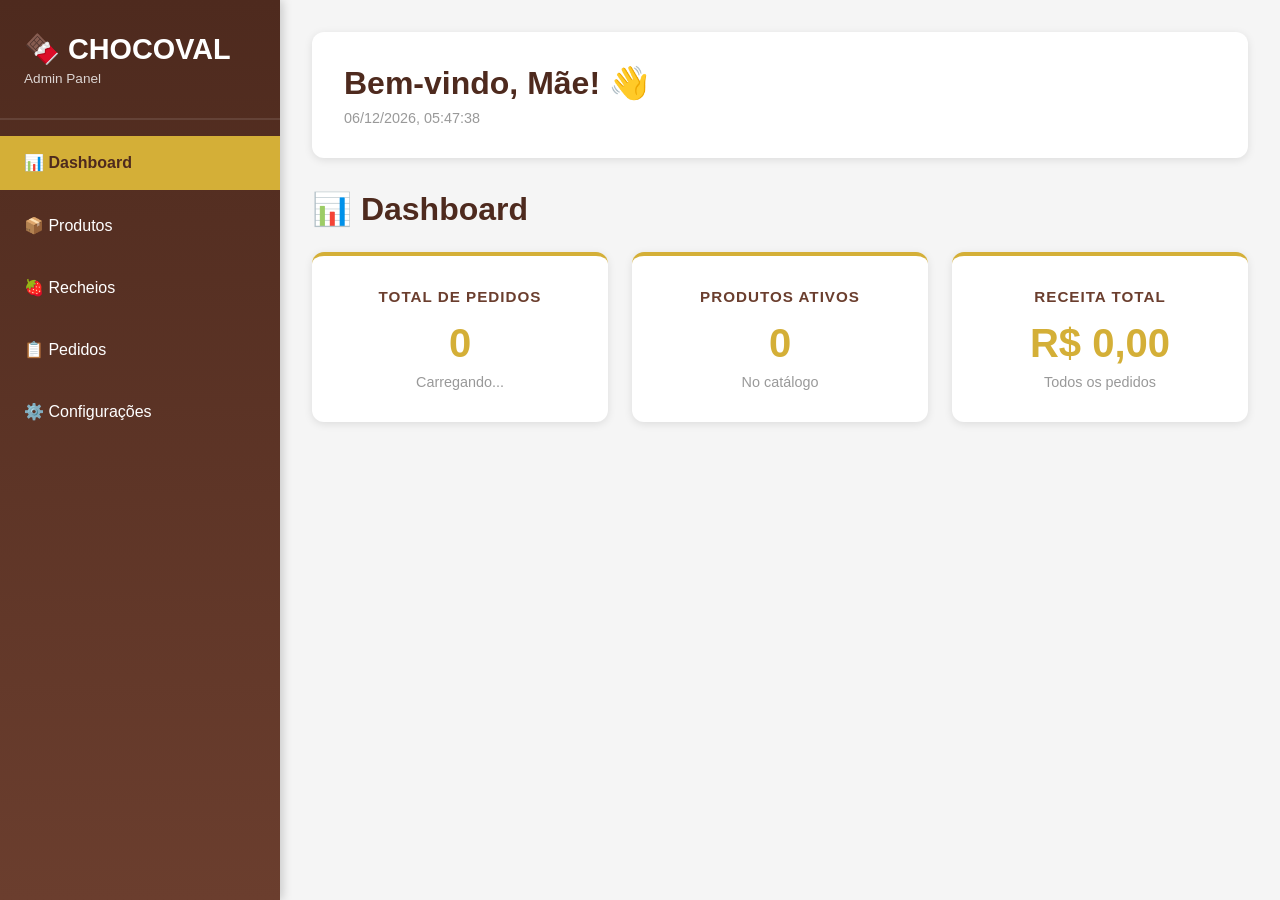
==== public/admin.html @ 846632b1 "feat: pausar/reativar recheios e produtos no admin" ====
<!DOCTYPE html>
<html lang="pt-BR">
<head>
    <meta charset="UTF-8">
    <meta name="viewport" content="width=device-width, initial-scale=1.0">
    <title>Painel Admin - CHOCOVAL</title>
    <link rel="stylesheet" href="admin.css">
</head>
<body>
    <div class="admin-container">
        <!-- Sidebar -->
        <aside class="sidebar">
            <div class="sidebar-header">
                <h2>🍫 CHOCOVAL</h2>
                <p>Admin Panel</p>
            </div>
            <nav class="sidebar-nav">
                <button class="nav-item ativo" onclick="mostrarSecao('dashboard')">📊 Dashboard</button>
                <button class="nav-item" onclick="mostrarSecao('produtos')">📦 Produtos</button>
                <button class="nav-item" onclick="mostrarSecao('recheios')">🍓 Recheios</button>
                <button class="nav-item" onclick="mostrarSecao('pedidos')">📋 Pedidos</button>
                <button class="nav-item" onclick="mostrarSecao('configuracoes')">⚙️ Configurações</button>
            </nav>
        </aside>

        <!-- Main Content -->
        <main class="main-content">
            <header class="admin-header">
                <h1>Bem-vindo, Mãe! 👋</h1>
                <p id="data-hora"></p>
            </header>

            <!-- Dashboard -->
            <section id="dashboard-secao" class="secao ativa">
                <h2>📊 Dashboard</h2>
                <div class="cards-dashboard">
                    <div class="card-info">
                        <h3>Total de Pedidos</h3>
                        <p class="numero">0</p>
                        <p class="descricao" id="total-pedidos">Carregando...</p>
                    </div>
                    <div class="card-info">
                        <h3>Produtos Ativos</h3>
                        <p class="numero" id="total-produtos">0</p>
                        <p class="descricao">No catálogo</p>
                    </div>
                    <div class="card-info">
                        <h3>Receita Total</h3>
                        <p class="numero" id="receita-total">R$ 0,00</p>
                        <p class="descricao">Todos os pedidos</p>
                    </div>
                </div>
            </section>

            <!-- Produtos -->
            <section id="produtos-secao" class="secao">
                <h2>📦 Gerenciar Produtos</h2>
                
                <div class="btn-group">
                    <button class="btn btn-primary" onclick="mostrarFormProduto()">+ Adicionar Novo Produto</button>
                </div>

                <div id="form-container" class="form-container hidden">
                    <h3>Adicionar/Editar Produto</h3>
                    <form id="form-produto" onsubmit="salvarProduto(event)">
                        <div class="form-row">
                            <div class="form-group">
                                <label>Nome do Produto</label>
                                <input type="text" id="nome-produto" required>
                            </div>
                            <div class="form-group">
                                <label>Preço</label>
                                <input type="number" id="preco-produto" step="0.01" required>
                            </div>
                        </div>

                        <div class="form-group">
                            <label>Descrição</label>
                            <textarea id="descricao-produto" rows="3"></textarea>
                        </div>

                        <div class="form-group">
                            <label>Imagem (URL ou arquivo)</label>
                            <input type="file" id="imagem-produto" accept="image/*">
                            <small>Deixe em branco para manter a imagem atual</small>
                        </div>

                        <div class="form-buttons">
                            <button type="submit" class="btn btn-success">Salvar Produto</button>
                            <button type="button" class="btn btn-secondary" onclick="cancelarFormProduto()">Cancelar</button>
                        </div>
                    </form>
                </div>

                <div id="lista-produtos" class="produtos-grid">
                    <!-- Produtos carregados via JavaScript -->
                </div>
            </section>

            <!-- Recheios -->
            <section id="recheios-secao" class="secao">
                <h2>🍓 Gerenciar Recheios</h2>

                <div class="btn-group">
                    <button class="btn btn-primary" onclick="mostrarFormRecheio()">+ Adicionar Recheio</button>
                </div>

                <div id="form-container-recheio" class="form-container hidden">
                    <h3>Novo Recheio</h3>
                    <form id="form-recheio" onsubmit="salvarRecheio(event)">
                        <div class="form-row">
                            <div class="form-group">
                                <label>Nome do Recheio</label>
                                <input type="text" id="nome-recheio" placeholder="Ex: Morango" required>
                            </div>
                        </div>
                        <div class="form-buttons">
                            <button type="submit" class="btn btn-success">Salvar</button>
                            <button type="button" class="btn btn-secondary" onclick="cancelarFormRecheio()">Cancelar</button>
                        </div>
                    </form>
                </div>

                <div id="lista-recheios" class="recheios-grid">
                    <!-- Recheios carregados via JavaScript -->
                </div>
            </section>

            <!-- Pedidos -->
            <section id="pedidos-secao" class="secao">
                <h2>📋 Gerenciar Pedidos</h2>
                
                <div class="filtro-pedidos">
                    <select id="filtro-status" onchange="filtrarPedidos()">
                        <option value="">Todos os pedidos</option>
                        <option value="pendente">⏳ Pendentes</option>
                        <option value="confirmado">✅ Confirmados</option>
                        <option value="enviado">📦 Enviados</option>
                    </select>
                </div>

                <div id="lista-pedidos" class="pedidos-list">
                    <!-- Pedidos carregados via JavaScript -->
                </div>
            </section>

            <!-- Configurações -->
            <section id="configuracoes-secao" class="secao">
                <h2>⚙️ Configurações da Loja</h2>
                
                <div class="config-card">
                    <h3>Informações da CHOCOVAL</h3>
                    <div class="form-group">
                        <label>WhatsApp:</label>
                        <p>(11) 98771-1776</p>
                    </div>
                    <div class="form-group">
                        <label>Instagram:</label>
                        <p>@chocoval_</p>
                    </div>
                    <div class="form-group">
                        <label>Data Limite de Pedidos:</label>
                        <p>31/03/2026</p>
                    </div>
                </div>

                <div class="config-card">
                    <h3>Status do Site</h3>
                    <p>✅ Loja Online: <strong>Ativa</strong></p>
                    <p>📱 WhatsApp: <strong>Conectado</strong></p>
                    <p>📦 Banco de Dados: <strong>Sincronizado</strong></p>
                </div>
            </section>
        </main>
    </div>

    <script src="admin.js"></script>
</body>
</html>
---- public/admin.css ----
* {
    margin: 0;
    padding: 0;
    box-sizing: border-box;
}

:root {
    --chocolate-escuro: #4e2a1e;
    --chocolate-medio: #6b3e2e;
    --creme: #fef5f1;
    --rosa-pastel: #ffe6e0;
    --ouro: #d4af37;
}

body {
    font-family: 'Segoe UI', Tahoma, Geneva, Verdana, sans-serif;
    background-color: #f5f5f5;
    color: var(--chocolate-escuro);
}

.admin-container {
    display: flex;
    min-height: 100vh;
}

/* SIDEBAR */
.sidebar {
    width: 280px;
    background: linear-gradient(180deg, var(--chocolate-escuro) 0%, var(--chocolate-medio) 100%);
    color: white;
    padding: 2rem 0;
    box-shadow: 2px 0 10px rgba(0,0,0,0.2);
    position: fixed;
    height: 100vh;
    overflow-y: auto;
}

.sidebar-header {
    padding: 0 1.5rem 2rem;
    border-bottom: 2px solid rgba(255,255,255,0.1);
    margin-bottom: 1rem;
}

.sidebar-header h2 {
    font-size: 1.8rem;
    margin-bottom: 0.3rem;
}

.sidebar-header p {
    font-size: 0.85rem;
    opacity: 0.8;
}

.sidebar-nav {
    display: flex;
    flex-direction: column;
    gap: 0.5rem;
}

.nav-item {
    background: none;
    border: none;
    color: white;
    padding: 1.1rem 1.5rem;
    text-align: left;
    cursor: pointer;
    font-size: 1rem;
    font-weight: 500;
    transition: all 0.3s;
}

.nav-item:hover {
    background-color: rgba(255,255,255,0.1);
    padding-left: 1.8rem;
}

.nav-item.ativo {
    background-color: var(--ouro);
    color: var(--chocolate-escuro);
    font-weight: 700;
}

/* MAIN CONTENT */
.main-content {
    flex: 1;
    margin-left: 280px;
    padding: 2rem;
    overflow-y: auto;
}

.admin-header {
    background: white;
    padding: 2rem;
    border-radius: 12px;
    margin-bottom: 2rem;
    box-shadow: 0 2px 8px rgba(0,0,0,0.1);
}

.admin-header h1 {
    color: var(--chocolate-escuro);
    margin-bottom: 0.5rem;
}

#data-hora {
    color: #999;
    font-size: 0.9rem;
}

/* SEÇÕES */
.secao {
    display: none;
    animation: fadeIn 0.3s ease-in;
}

.secao.ativa {
    display: block;
}

@keyframes fadeIn {
    from {
        opacity: 0;
        transform: translateY(10px);
    }
    to {
        opacity: 1;
        transform: translateY(0);
    }
}

.secao h2 {
    color: var(--chocolate-escuro);
    margin-bottom: 1.5rem;
    font-size: 2rem;
}

/* DASHBOARD */
.cards-dashboard {
    display: grid;
    grid-template-columns: repeat(auto-fit, minmax(250px, 1fr));
    gap: 1.5rem;
    margin-bottom: 2rem;
}

.card-info {
    background: white;
    padding: 2rem;
    border-radius: 12px;
    box-shadow: 0 2px 8px rgba(0,0,0,0.1);
    text-align: center;
    border-top: 4px solid var(--ouro);
}

.card-info h3 {
    color: var(--chocolate-medio);
    margin-bottom: 1rem;
    font-size: 0.95rem;
    text-transform: uppercase;
    letter-spacing: 1px;
}

.card-info .numero {
    font-size: 2.5rem;
    color: var(--ouro);
    font-weight: 900;
    margin-bottom: 0.5rem;
}

.card-info .descricao {
    color: #999;
    font-size: 0.9rem;
}

/* PRODUTOS */
.btn-group {
    margin-bottom: 2rem;
    display: flex;
    gap: 1rem;
}

.form-container {
    background: white;
    padding: 2rem;
    border-radius: 12px;
    margin-bottom: 2rem;
    box-shadow: 0 2px 8px rgba(0,0,0,0.1);
}

.form-container.hidden {
    display: none;
}

.form-container h3 {
    color: var(--chocolate-escuro);
    margin-bottom: 1.5rem;
}

.form-row {
    display: grid;
    grid-template-columns: repeat(auto-fit, minmax(250px, 1fr));
    gap: 1.5rem;
}

.form-group {
    margin-bottom: 1.5rem;
}

.form-group label {
    display: block;
    margin-bottom: 0.5rem;
    font-weight: 700;
    color: var(--chocolate-escuro);
}

.form-group input,
.form-group textarea,
.form-group select {
    width: 100%;
    padding: 0.8rem;
    border: 2px solid var(--rosa-pastel);
    border-radius: 8px;
    font-family: inherit;
    font-size: 1rem;
    transition: border-color 0.3s;
}

.form-group input:focus,
.form-group textarea:focus,
.form-group select:focus {
    outline: none;
    border-color: var(--ouro);
    background-color: var(--creme);
}

.form-group small {
    display: block;
    margin-top: 0.3rem;
    color: #999;
    font-size: 0.85rem;
}

.form-buttons {
    display: flex;
    gap: 1rem;
    margin-top: 2rem;
}

.form-buttons button {
    flex: 1;
}

/* BOTÕES */
.btn {
    padding: 0.8rem 1.5rem;
    border: none;
    border-radius: 8px;
    cursor: pointer;
    font-weight: 700;
    font-size: 0.95rem;
    transition: all 0.3s;
}

.btn-primary {
    background: linear-gradient(135deg, var(--chocolate-medio) 0%, var(--chocolate-escuro) 100%);
    color: white;
}

.btn-primary:hover {
    transform: translateY(-2px);
    box-shadow: 0 5px 15px rgba(78, 42, 30, 0.2);
}

.btn-secondary {
    background-color: #999;
    color: white;
}

.btn-secondary:hover {
    background-color: #777;
}

.btn-success {
    background-color: #4caf50;
    color: white;
}

.btn-success:hover {
    background-color: #45a049;
}

.btn-danger {
    background-color: #f44336;
    color: white;
    padding: 0.6rem 1rem;
    font-size: 0.85rem;
}

.btn-danger:hover {
    background-color: #da190b;
}

.btn-warning {
    background-color: #ff9800;
    color: white;
}

.btn-warning:hover {
    background-color: #e68900;
}

.btn-pequeno {
    padding: 0.5rem 1rem;
    font-size: 0.8rem;
}

/* Badge pausado/ativo */
.badge-pausado {
    display: inline-block;
    background: #ff5252;
    color: white;
    font-size: 0.75rem;
    font-weight: 700;
    padding: 0.2rem 0.6rem;
    border-radius: 20px;
    margin-bottom: 0.4rem;
}

.badge-ativo {
    display: inline-block;
    background: #4caf50;
    color: white;
    font-size: 0.75rem;
    font-weight: 700;
    padding: 0.2rem 0.6rem;
    border-radius: 20px;
}

/* Produto/Recheio pausado */
.card-produto-admin.pausado,
.card-recheio.pausado {
    opacity: 0.6;
    border-left: 4px solid #ff5252;
}

/* RECHEIOS */
.recheios-grid {
    display: flex;
    flex-direction: column;
    gap: 0.8rem;
    max-width: 600px;
}

.card-recheio {
    background: white;
    border-radius: 10px;
    padding: 1rem 1.2rem;
    box-shadow: 0 2px 6px rgba(0,0,0,0.08);
    display: flex;
    justify-content: space-between;
    align-items: center;
    border-left: 4px solid #4caf50;
    transition: all 0.2s;
}

.card-recheio.pausado {
    border-left-color: #ff5252;
}

.recheio-info {
    display: flex;
    align-items: center;
    gap: 0.8rem;
}

.recheio-nome {
    font-weight: 700;
    font-size: 1rem;
    color: var(--chocolate-escuro);
}

.card-recheio .acoes {
    display: flex;
    gap: 0.5rem;
}

/* GRID PRODUTOS */
.produtos-grid {
    display: grid;
    grid-template-columns: repeat(auto-fill, minmax(200px, 1fr));
    gap: 1.5rem;
}

.card-produto-admin {
    background: white;
    border-radius: 12px;
    padding: 1.5rem;
    box-shadow: 0 2px 8px rgba(0,0,0,0.1);
    transition: all 0.3s;
}

.card-produto-admin:hover {
    box-shadow: 0 5px 15px rgba(0,0,0,0.15);
}

.card-produto-admin .imagem {
    width: 100%;
    height: 120px;
    background-color: var(--creme);
    border-radius: 8px;
    display: flex;
    align-items: center;
    justify-content: center;
    font-size: 3rem;
    margin-bottom: 1rem;
}

.card-produto-admin h4 {
    color: var(--chocolate-escuro);
    margin-bottom: 0.5rem;
    font-size: 1rem;
}

.card-produto-admin .descricao {
    font-size: 0.85rem;
    color: #666;
    margin-bottom: 0.8rem;
    line-height: 1.4;
}

.card-produto-admin .preco {
    font-size: 1.3rem;
    color: var(--ouro);
    font-weight: 900;
    margin-bottom: 1rem;
}

.card-produto-admin .acoes {
    display: flex;
    gap: 0.5rem;
}

.card-produto-admin .acoes button {
    flex: 1;
}

/* PEDIDOS */
.filtro-pedidos {
    margin-bottom: 1.5rem;
}

.filtro-pedidos select {
    padding: 0.8rem;
    border: 2px solid var(--rosa-pastel);
    border-radius: 8px;
    font-size: 1rem;
    cursor: pointer;
}

.pedidos-list {
    display: flex;
    flex-direction: column;
    gap: 1.5rem;
}

.pedido-card {
    background: white;
    padding: 1.5rem;
    border-radius: 12px;
    box-shadow: 0 2px 8px rgba(0,0,0,0.1);
    border-left: 5px solid var(--ouro);
}

.pedido-header {
    display: flex;
    justify-content: space-between;
    align-items: center;
    margin-bottom: 1rem;
    padding-bottom: 1rem;
    border-bottom: 1px solid var(--rosa-pastel);
}

.pedido-info h4 {
    color: var(--chocolate-escuro);
    margin-bottom: 0.3rem;
}

.pedido-info p {
    color: #666;
    font-size: 0.9rem;
    margin: 0.2rem 0;
}

.pedido-status {
    display: flex;
    gap: 1rem;
    align-items: center;
}

.status-badge {
    padding: 0.5rem 1rem;
    border-radius: 20px;
    font-weight: 700;
    font-size: 0.85rem;
    text-align: center;
}

.status-pendente {
    background-color: #fff3cd;
    color: #856404;
}

.status-confirmado {
    background-color: #d4edda;
    color: #155724;
}

.status-enviado {
    background-color: #d1ecf1;
    color: #0c5460;
}

.pedido-itens {
    margin: 1rem 0;
}

.pedido-itens h5 {
    color: var(--chocolate-medio);
    margin-bottom: 0.5rem;
    font-size: 0.95rem;
}

.pedido-itens ul {
    list-style: none;
    padding-left: 1rem;
}

.pedido-itens li {
    color: #666;
    margin-bottom: 0.4rem;
    font-size: 0.9rem;
}

.pedido-total {
    font-size: 1.2rem;
    color: var(--ouro);
    font-weight: 900;
    text-align: right;
    padding: 0.8rem 0;
}

/* CONFIGURAÇÕES */
.config-card {
    background: white;
    padding: 2rem;
    border-radius: 12px;
    margin-bottom: 1.5rem;
    box-shadow: 0 2px 8px rgba(0,0,0,0.1);
}

.config-card h3 {
    color: var(--chocolate-escuro);
    margin-bottom: 1.5rem;
}

.config-card .form-group {
    margin-bottom: 1rem;
}

.config-card .form-group label {
    font-weight: 700;
    color: var(--chocolate-medio);
    margin-bottom: 0.3rem;
}

.config-card .form-group p {
    color: #666;
    font-size: 1rem;
}

/* RESPONSIVO */
@media (max-width: 1024px) {
    .sidebar {
        width: 240px;
    }

    .main-content {
        margin-left: 240px;
        padding: 1.5rem;
    }
}

@media (max-width: 768px) {
    .sidebar {
        width: 100%;
        height: auto;
        position: relative;
    }

    .main-content {
        margin-left: 0;
    }

    .cards-dashboard {
        grid-template-columns: 1fr;
    }

    .sidebar-nav {
        flex-direction: row;
        overflow-x: auto;
    }

    .nav-item {
        flex: 1;
        text-align: center;
        padding: 0.8rem;
    }

    .produtos-grid {
        grid-template-columns: repeat(auto-fill, minmax(150px, 1fr));
    }

    .form-row {
        grid-template-columns: 1fr;
    }
}

@media (max-width: 480px) {
    .main-content {
        padding: 1rem;
    }

    .admin-header {
        padding: 1rem;
    }

    .secao h2 {
        font-size: 1.5rem;
    }

    .produtos-grid {
        grid-template-columns: 1fr;
    }

    .form-buttons {
        flex-direction: column;
    }
}
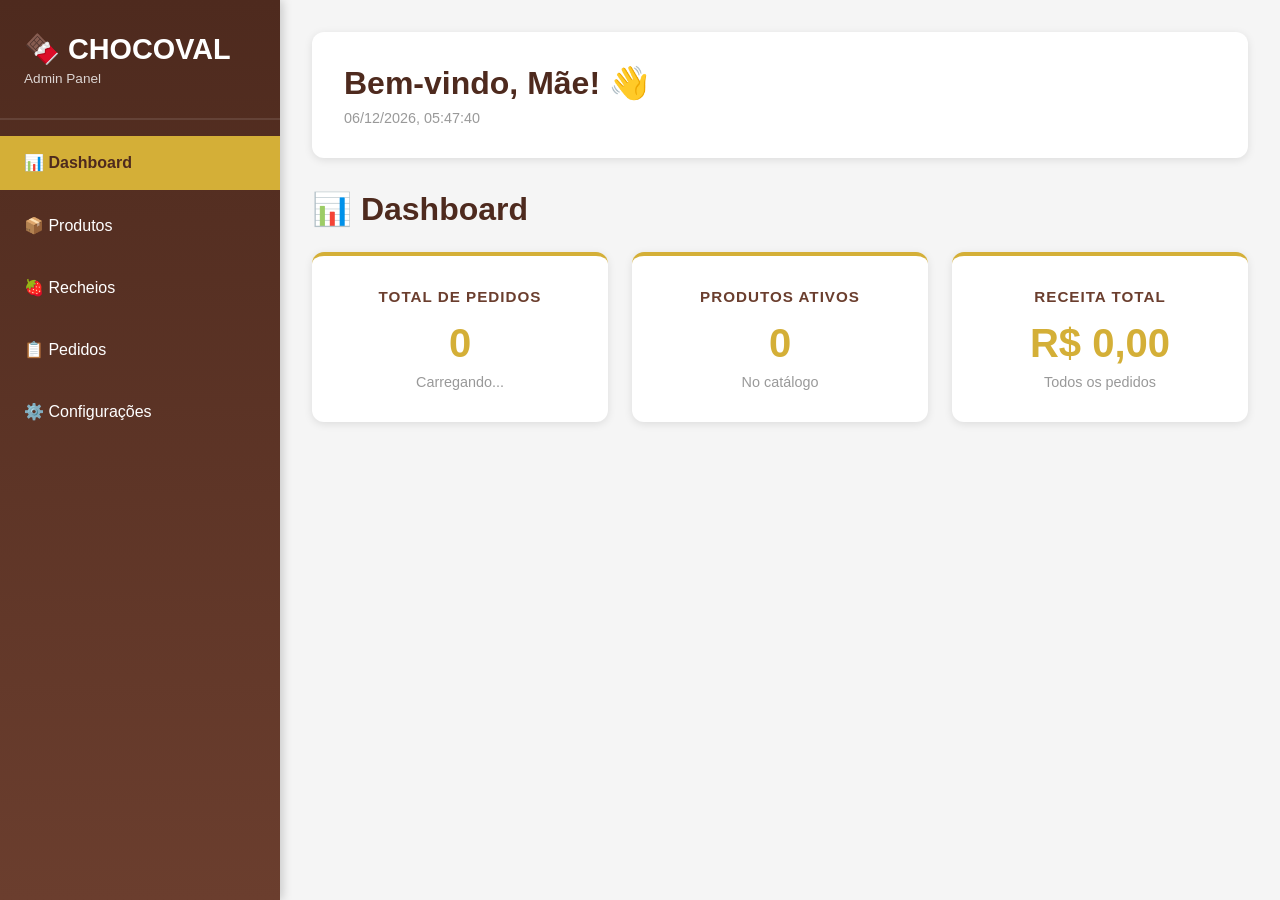
==== commit 2b925a48: "feat: enviar para whatsapp apenas ao confirmar pedido no admin" ====
--- a/public/admin.html
+++ b/public/admin.html
@@ -133,9 +133,9 @@
                 <div class="filtro-pedidos">
                     <select id="filtro-status" onchange="filtrarPedidos()">
                         <option value="">Todos os pedidos</option>
-                        <option value="pendente">⏳ Pendentes</option>
+                        <option value="fazendo">👩‍🍳 Fazendo</option>
                         <option value="confirmado">✅ Confirmados</option>
-                        <option value="enviado">📦 Enviados</option>
+                        <option value="entregue">📦 Entregues</option>
                     </select>
                 </div>
 
--- a/public/admin.css
+++ b/public/admin.css
@@ -491,8 +491,9 @@
 
 .pedido-status {
     display: flex;
-    gap: 1rem;
-    align-items: center;
+    gap: 0.8rem;
+    align-items: flex-end;
+    flex-direction: column;
 }
 
 .status-badge {
@@ -503,7 +504,7 @@
     text-align: center;
 }
 
-.status-pendente {
+.status-fazendo {
     background-color: #fff3cd;
     color: #856404;
 }
@@ -513,9 +514,39 @@
     color: #155724;
 }
 
-.status-enviado {
+.status-entregue {
     background-color: #d1ecf1;
     color: #0c5460;
+}
+
+.status-actions {
+    display: flex;
+    gap: 0.45rem;
+    flex-wrap: wrap;
+    justify-content: flex-end;
+}
+
+.status-btn {
+    border: 2px solid var(--rosa-pastel);
+    border-radius: 20px;
+    background: #fff;
+    color: var(--chocolate-escuro);
+    font-weight: 700;
+    font-size: 0.78rem;
+    padding: 0.35rem 0.6rem;
+    cursor: pointer;
+    transition: all 0.2s ease;
+}
+
+.status-btn:hover {
+    border-color: var(--ouro);
+    transform: translateY(-1px);
+}
+
+.status-btn.ativo {
+    background: linear-gradient(135deg, var(--chocolate-medio), var(--chocolate-escuro));
+    color: #fff;
+    border-color: var(--chocolate-escuro);
 }
 
 .pedido-itens {
